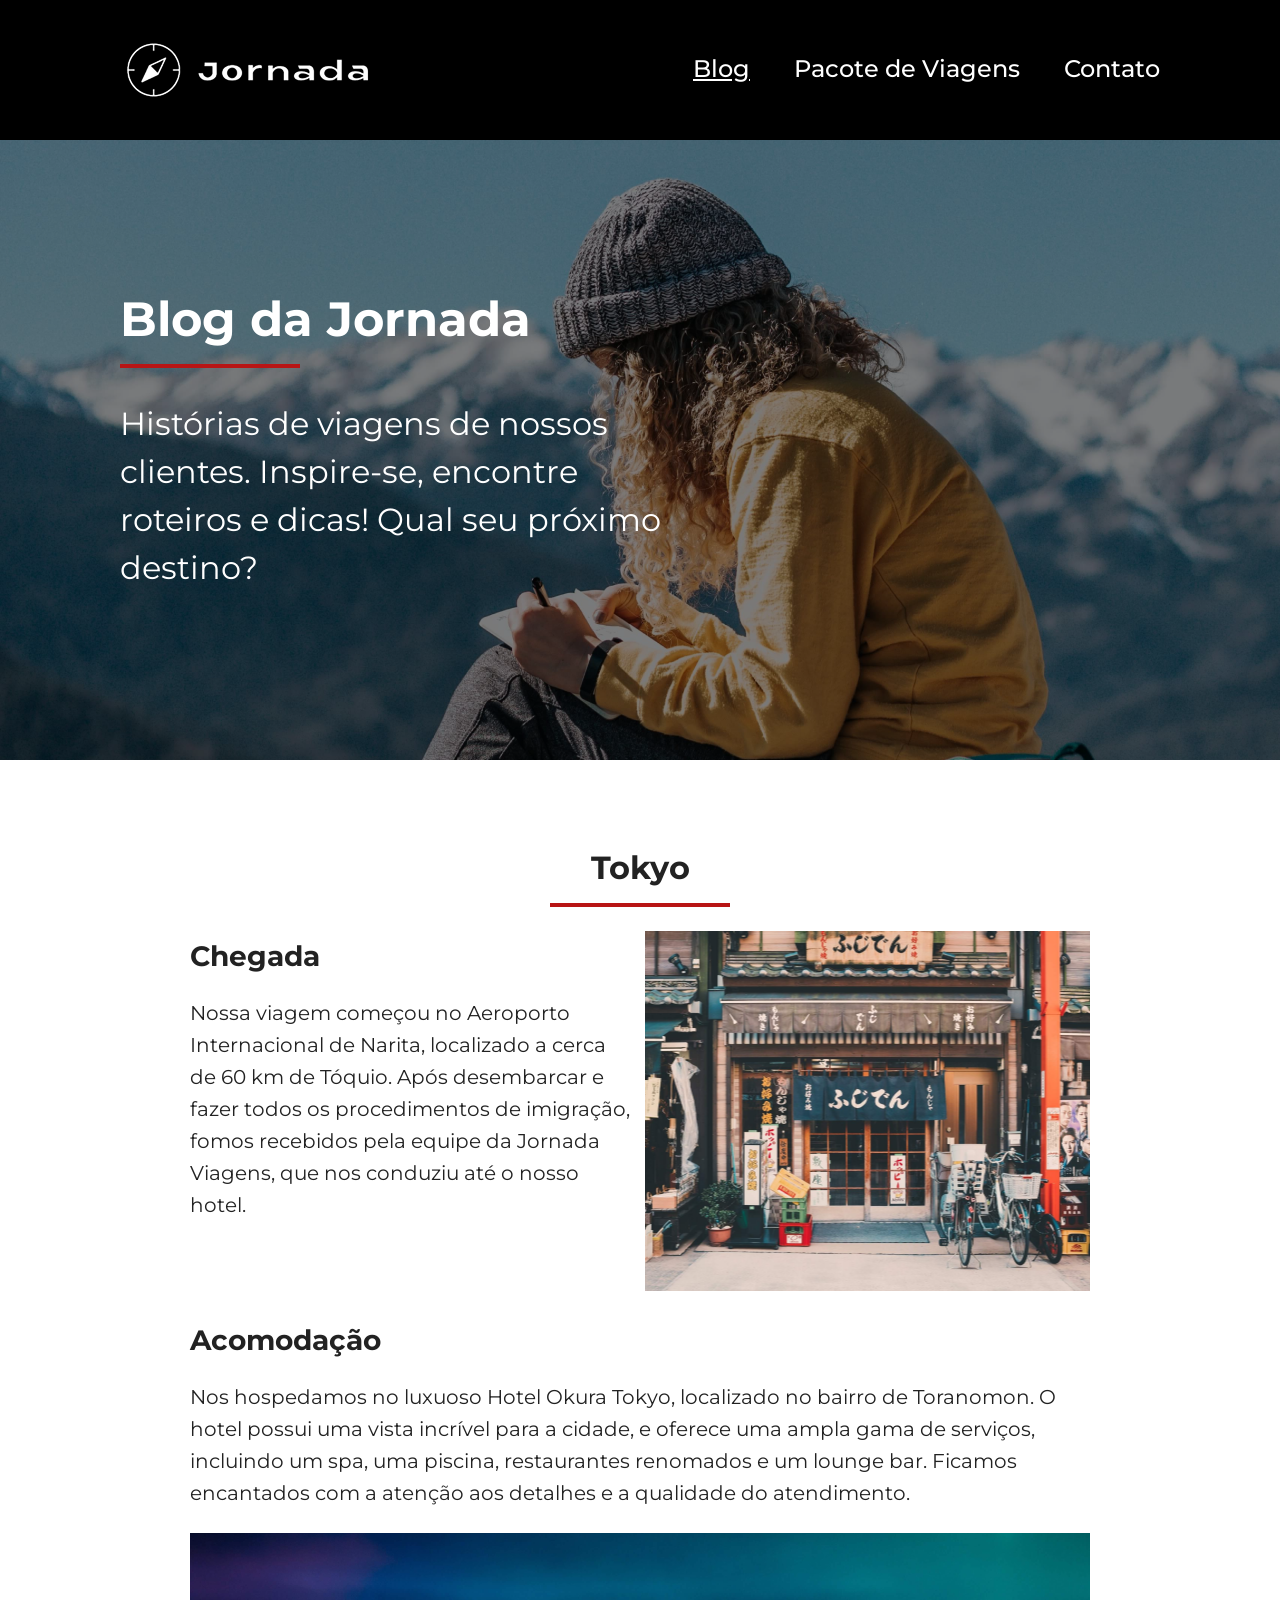
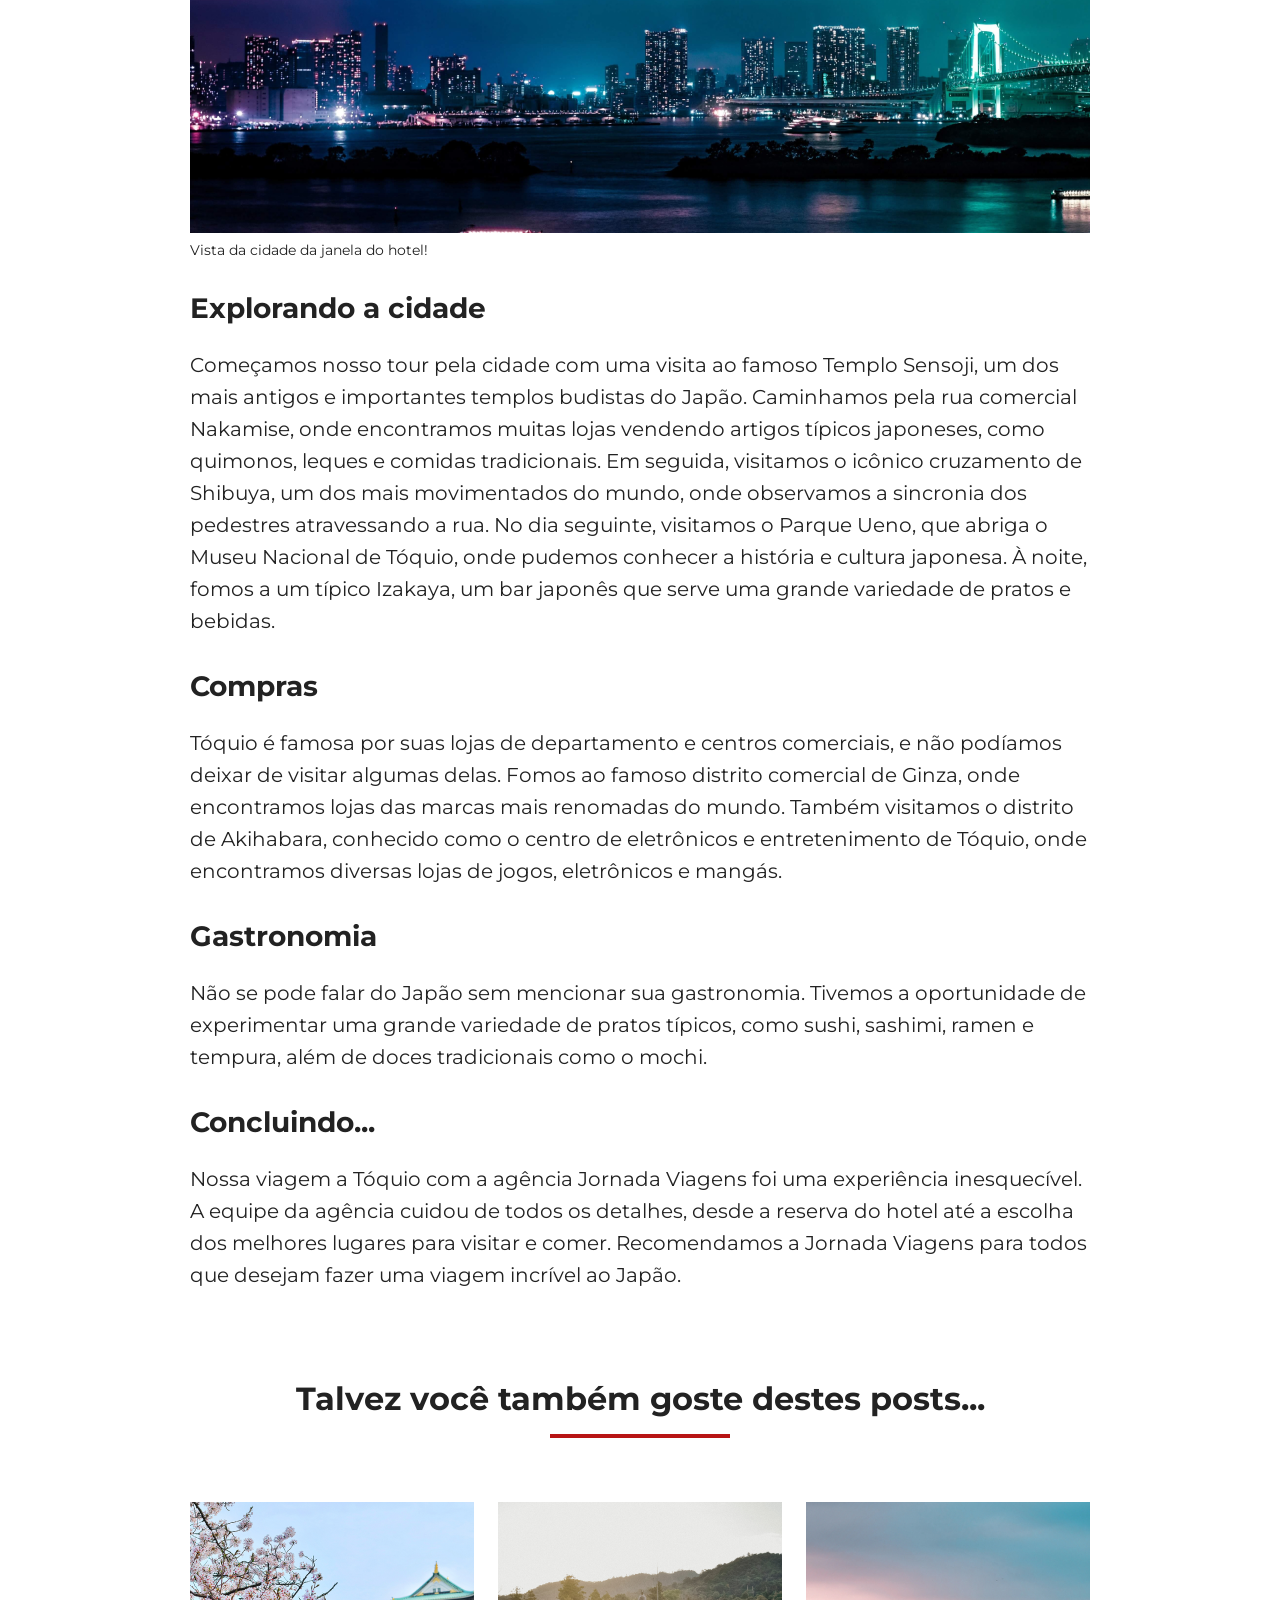
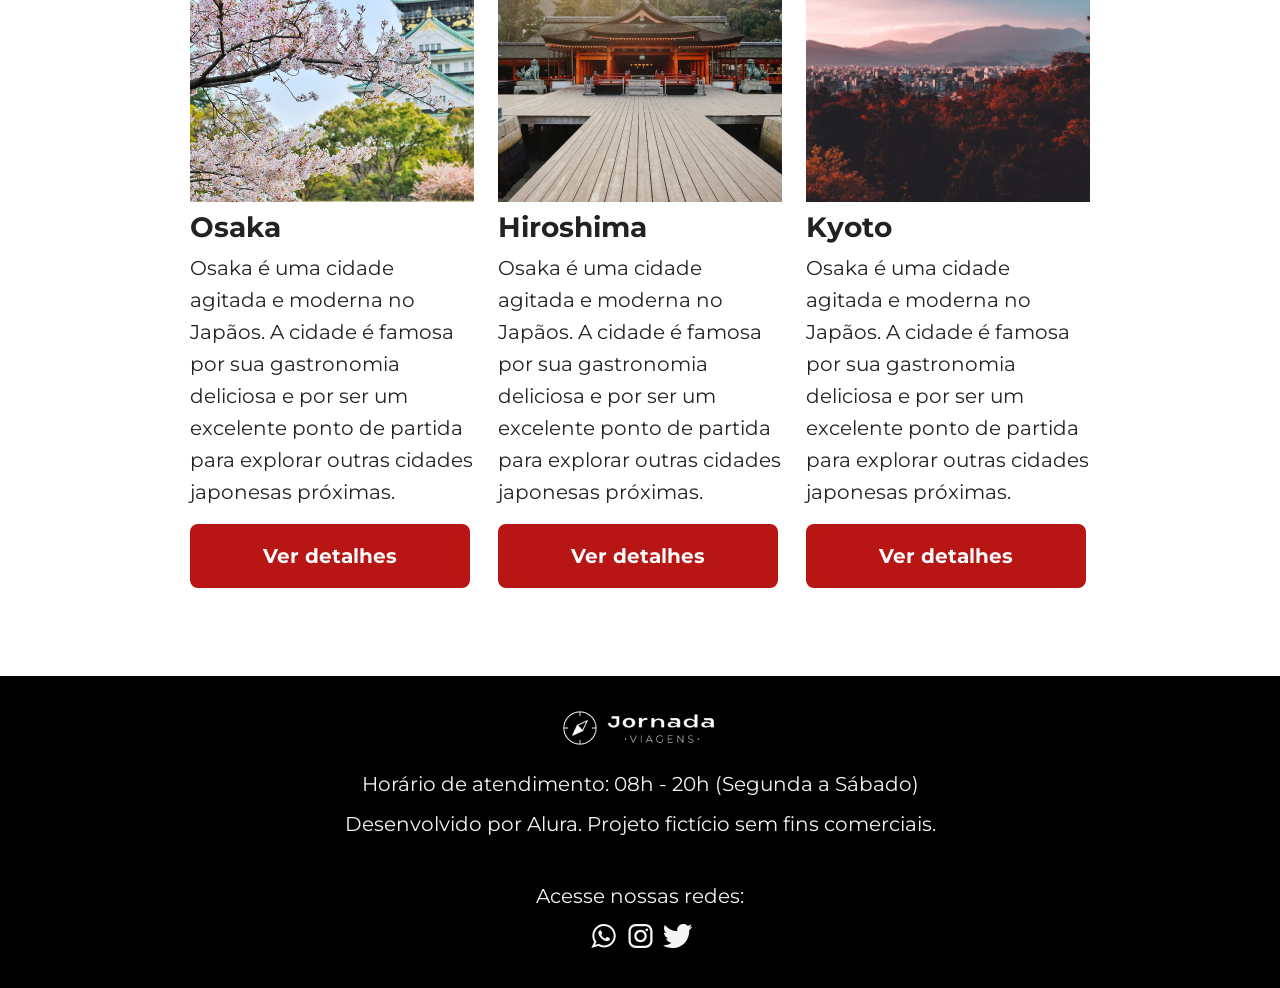
==== blog.html @ 398e116e "HTML e CSS da seção Blog finalizados." ====
<!doctype html>
<html lang="pt-BR">
  <head>
    <meta charset="UTF-8" />
    <meta name="viewport" content="width=device-width, initial-scale=1.0" />
    <meta name="description" content="Jornada Viagens - Seção de Blog" />

    <link rel="icon" href="/img/bussola-jornada-branco.png" type="xml/svg" />
    <link rel="stylesheet" href="/css/styles.css" />

    <title>Jornada Viagens</title>
  </head>
  <body>
    <header class="main-header">
      <a href="index.html" class="logo" title="Voltar para a página inicial">
        <img
          class="img-mobile"
          src="img/bussola-jornada-branco.png"
          alt="Bússola representando a logo: Jornada Viagens"
        />
        <img
          class="img-desktop"
          src="img/bussola-texto-jornada-branco.png"
          alt="Logo: Jornada Viagens e Bussúla da logo na cor branca"
        />
      </a>
      <div class="navigation-menu">
        <label for="menu">
          <img src="img/menu.png" alt="menu" />
        </label>
        <input type="checkbox" id="menu" hidden />
        <nav>
          <ul class="list-links">
            <li>
              <a href="blog.html" class="active" title="Acessar o Blog">Blog</a>
            </li>
            <li>
              <a href="pacotes.html" title="Acessar Pacotes de Viagens"
                >Pacote de Viagens</a
              >
            </li>
            <li>
              <a href="contato.html" title="Acessar Contato">Contato</a>
            </li>
          </ul>
        </nav>
      </div>
    </header>
    <section class="travel-packages hero blog-hero">
      <div class="hero-img">
        <div class="hero-content">
          <h1>Blog da Jornada</h1>
          <hr />
          <p>
            Histórias de viagens de nossos clientes. Inspire-se, encontre
            roteiros e dicas! Qual seu próximo destino?
          </p>
        </div>
      </div>
    </section>
    <section class="blog-texts">
      <div class="section-title">
        <h2>Tokyo</h2>
        <hr />
      </div>
      <div class="content-container container-pacotes">
        <div class="text-content">
          <div class="content-one">
            <div>
              <h3 class="content-title">Chegada</h3>
              <p class="content-text">
                Nossa viagem começou no Aeroporto Internacional de Narita,
                localizado a cerca de 60 km de Tóquio. Após desembarcar e fazer
                todos os procedimentos de imigração, fomos recebidos pela equipe
                da Jornada Viagens, que nos conduziu até o nosso hotel.
              </p>
            </div>
            <div class="img1-blog-texts"></div>
          </div>
          <h3 class="content-title">Acomodação</h3>
          <p class="content-text">
            Nos hospedamos no luxuoso Hotel Okura Tokyo, localizado no bairro de
            Toranomon. O hotel possui uma vista incrível para a cidade, e
            oferece uma ampla gama de serviços, incluindo um spa, uma piscina,
            restaurantes renomados e um lounge bar. Ficamos encantados com a
            atenção aos detalhes e a qualidade do atendimento.
          </p>
          <div class="img2-blog-texts"></div>
          <p class="legenda">Vista da cidade da janela do hotel!</p>
          <h3 class="content-title">Explorando a cidade</h3>
          <p class="content-text">
            Começamos nosso tour pela cidade com uma visita ao famoso Templo
            Sensoji, um dos mais antigos e importantes templos budistas do
            Japão. Caminhamos pela rua comercial Nakamise, onde encontramos
            muitas lojas vendendo artigos típicos japoneses, como quimonos,
            leques e comidas tradicionais. Em seguida, visitamos o icônico
            cruzamento de Shibuya, um dos mais movimentados do mundo, onde
            observamos a sincronia dos pedestres atravessando a rua. No dia
            seguinte, visitamos o Parque Ueno, que abriga o Museu Nacional de
            Tóquio, onde pudemos conhecer a história e cultura japonesa. À
            noite, fomos a um típico Izakaya, um bar japonês que serve uma
            grande variedade de pratos e bebidas.
          </p>
          <h3 class="content-title">Compras</h3>
          <p class="content-text">
            Tóquio é famosa por suas lojas de departamento e centros comerciais,
            e não podíamos deixar de visitar algumas delas. Fomos ao famoso
            distrito comercial de Ginza, onde encontramos lojas das marcas mais
            renomadas do mundo. Também visitamos o distrito de Akihabara,
            conhecido como o centro de eletrônicos e entretenimento de Tóquio,
            onde encontramos diversas lojas de jogos, eletrônicos e mangás.
          </p>
          <h3 class="content-title">Gastronomia</h3>
          <p class="content-text">
            Não se pode falar do Japão sem mencionar sua gastronomia. Tivemos a
            oportunidade de experimentar uma grande variedade de pratos típicos,
            como sushi, sashimi, ramen e tempura, além de doces tradicionais
            como o mochi.
          </p>
          <h3 class="content-title">Concluindo...</h3>
          <p class="content-text">
            Nossa viagem a Tóquio com a agência Jornada Viagens foi uma
            experiência inesquecível. A equipe da agência cuidou de todos os
            detalhes, desde a reserva do hotel até a escolha dos melhores
            lugares para visitar e comer. Recomendamos a Jornada Viagens para
            todos que desejam fazer uma viagem incrível ao Japão.
          </p>
        </div>
      </div>
    </section>
    <section class="blog-posts">
      <div class="section-title">
        <h2>Talvez você também goste destes posts...</h2>
        <hr />
      </div>
      <div class="content-container container-pacotes">
        <div class="text-content">
          <div class="img1-blog-posts"></div>
          <h3 class="content-title">Osaka</h3>
          <p class="content-text">
            Osaka é uma cidade agitada e moderna no Japãos. A cidade é famosa
            por sua gastronomia deliciosa e por ser um excelente ponto de
            partida para explorar outras cidades japonesas próximas.
          </p>
          <a href="#" class="button" title="Veja mais detalhes do destino Osaka"
            >Ver detalhes</a
          >
        </div>
        <div class="text-content">
          <div class="img2-blog-posts"></div>
          <h3 class="content-title">Hiroshima</h3>
          <p class="content-text">
            Osaka é uma cidade agitada e moderna no Japãos. A cidade é famosa
            por sua gastronomia deliciosa e por ser um excelente ponto de
            partida para explorar outras cidades japonesas próximas.
          </p>
          <a
            href="#"
            class="button"
            title="Veja mais detalhes do destino Hiroshima"
            >Ver detalhes</a
          >
        </div>
        <div class="text-content">
          <div class="img3-blog-posts"></div>
          <h3 class="content-title">Kyoto</h3>
          <p class="content-text">
            Osaka é uma cidade agitada e moderna no Japãos. A cidade é famosa
            por sua gastronomia deliciosa e por ser um excelente ponto de
            partida para explorar outras cidades japonesas próximas.
          </p>
          <a href="#" class="button" title="Veja mais detalhes do destino Kyoto"
            >Ver detalhes</a
          >
        </div>
      </div>
    </section>
    <footer class="main-footer">
      <div class="footer-content">
        <img src="img/logo-footer.png" alt="logo completo Jornada Viagens" />
        <p>Horário de atendimento: 08h - 20h (Segunda a Sábado)</p>
        <p>Desenvolvido por Alura. Projeto fictício sem fins comerciais.</p>
      </div>
      <div class="footer-social">
        <p>Acesse nossas redes:</p>

        <a href="#" title="Acesse o Twitter do Jornada Viagens"
          ><img
            src="img/icone-whatsapp.svg"
            alt="icone do Twitter na cor branca"
        /></a>

        <a href="#" title="Acesse o Instagram do Jornada Viagens"
          ><img
            src="img/icone-instagram.svg"
            alt="icone do Instagram na cor branca"
        /></a>

        <a href="#" title="Entre em contato através do whatsapp"
          ><img
            src="img/icone-twitter.svg"
            alt="icone do whatsapp na cor branca"
        /></a>
      </div>
    </footer>
  </body>
</html>
---- css/styles.css ----
@import url(global.css);
@import url(header.css);
@import url(hero.css);
@import url(offers.css);
@import url(categories.css);
@import url(destinations.css);
@import url(payments.css);
@import url(testimonials.css);
@import url(footer.css);
@import url(blog.css);
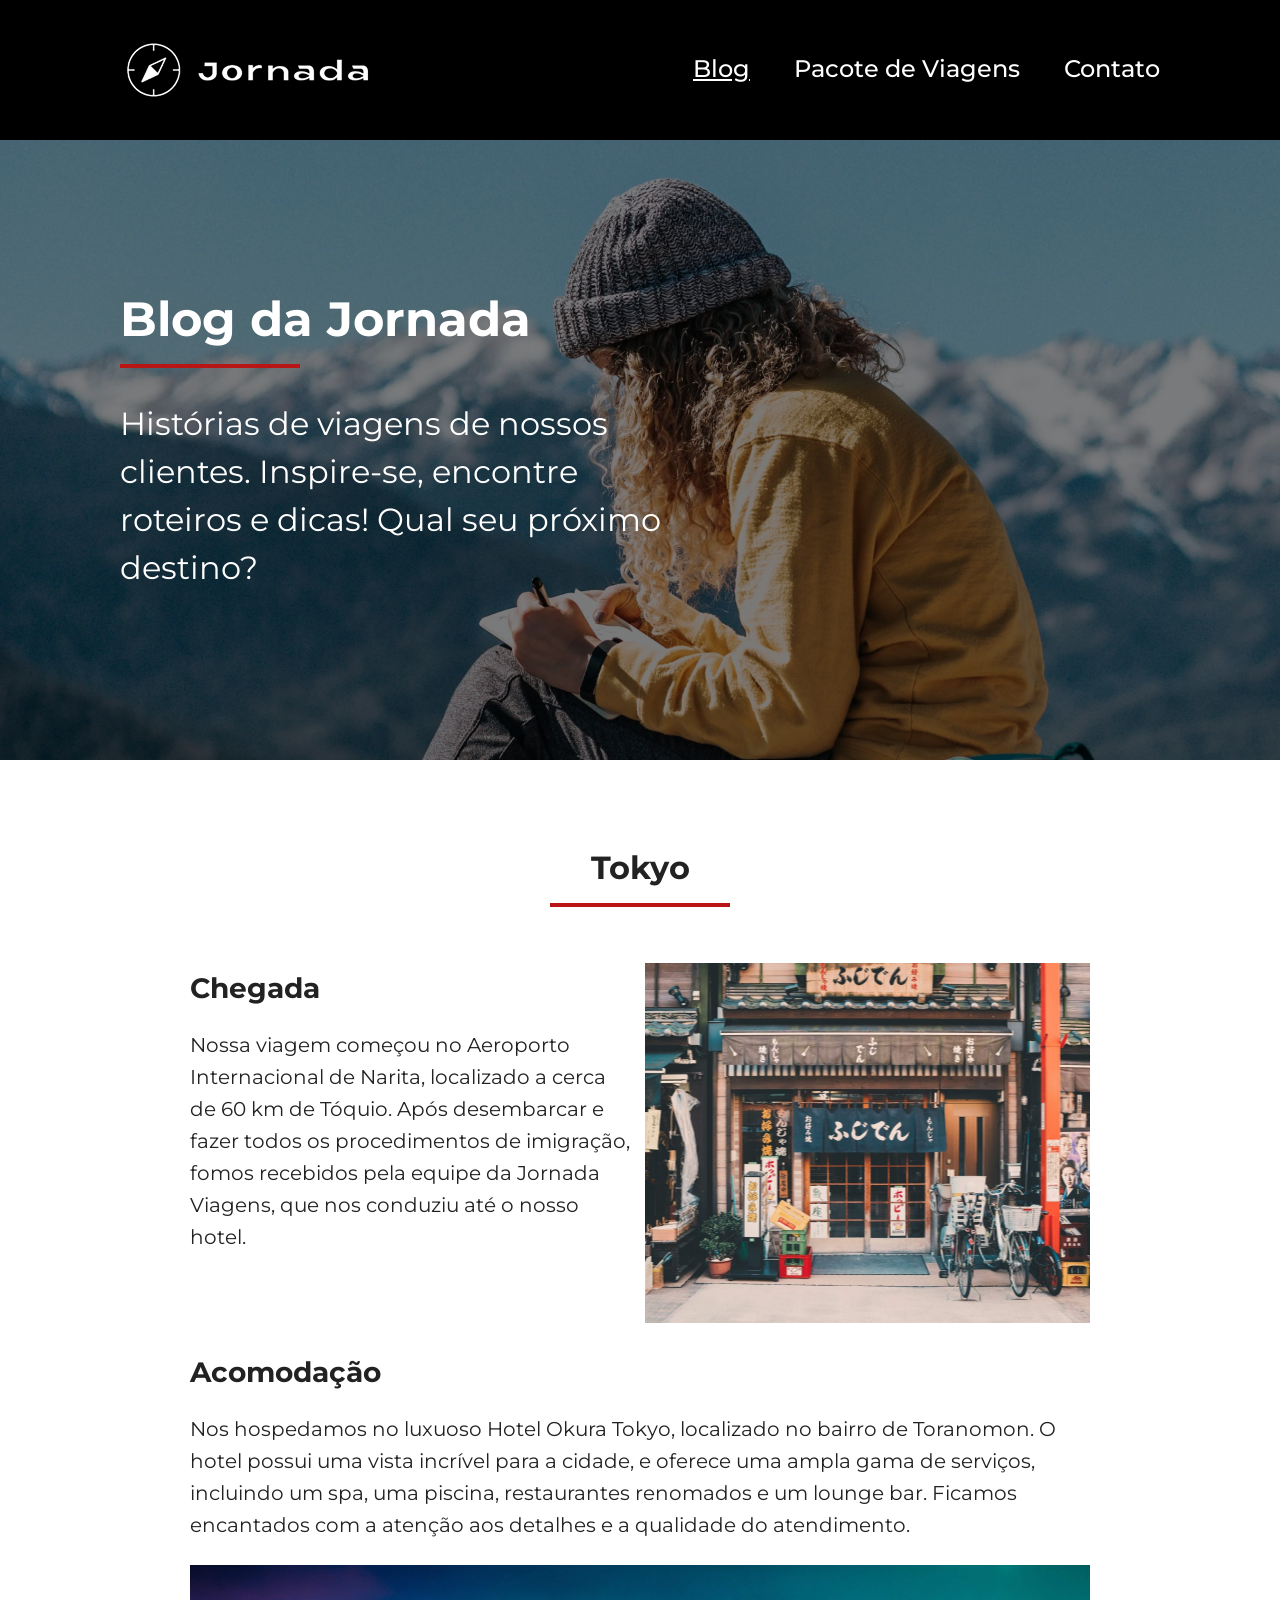
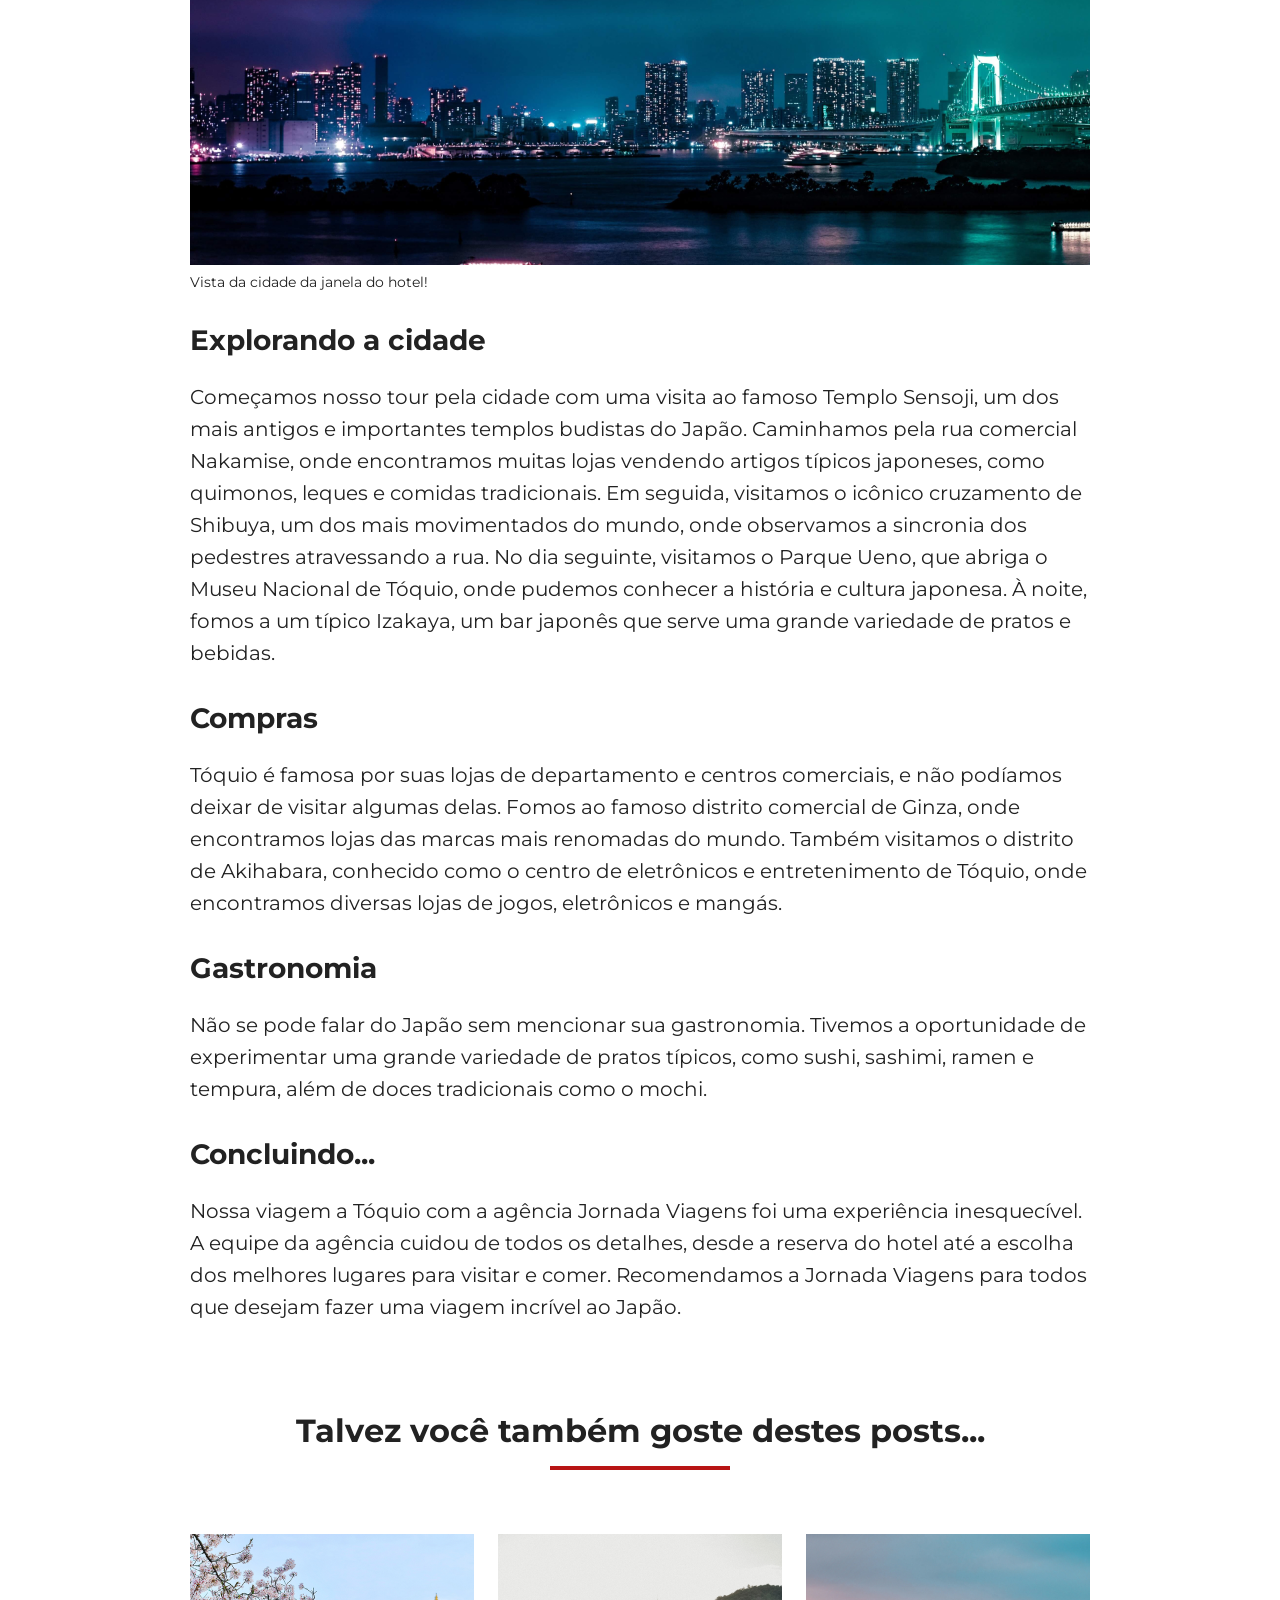
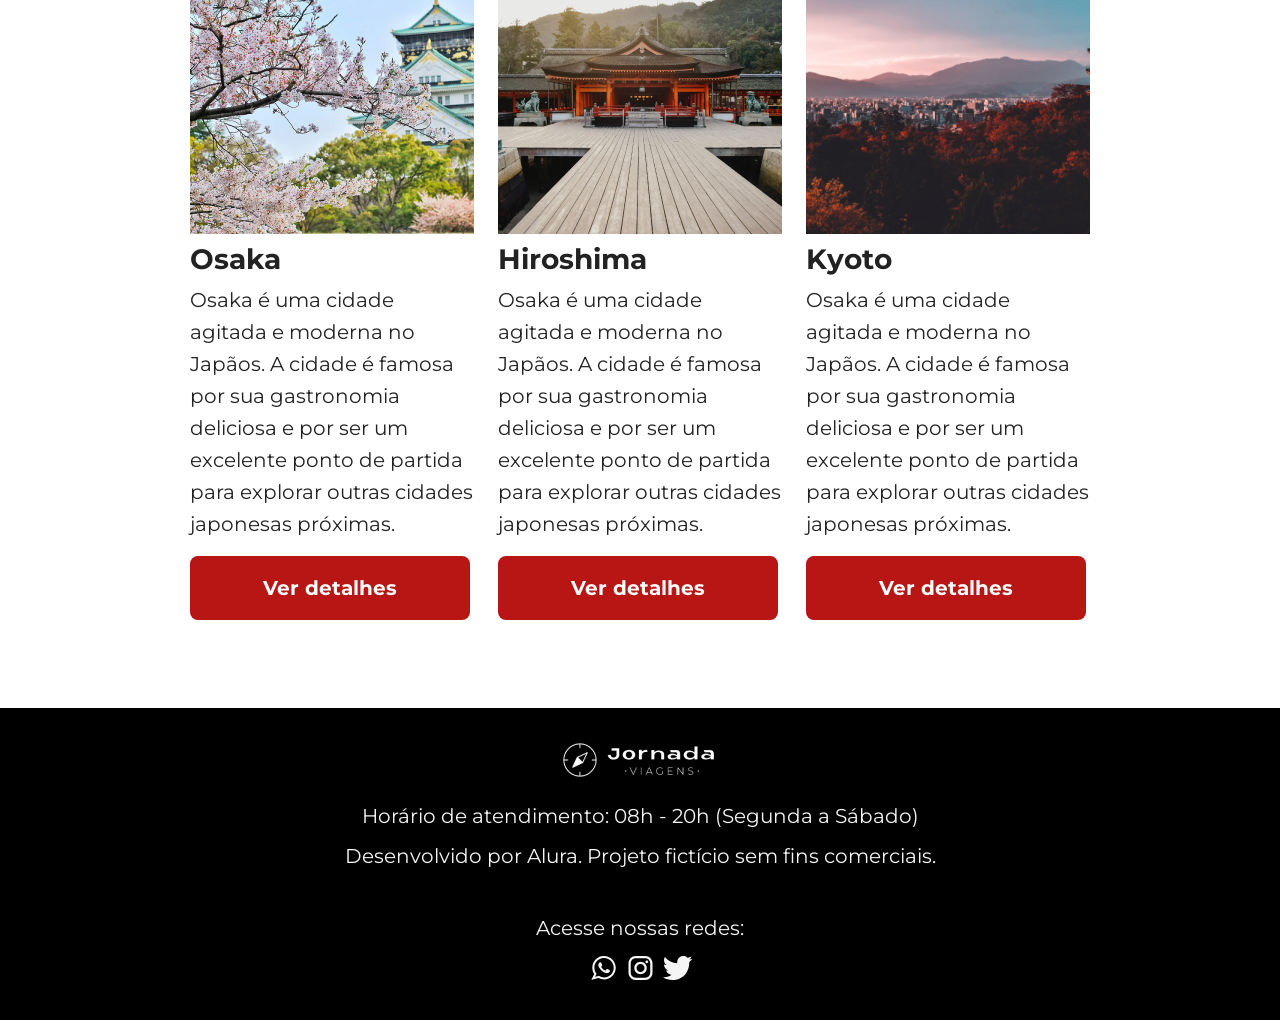
==== commit 2a06976b: "Finalização do Projeto!" ====
--- a/blog.html
+++ b/blog.html
@@ -58,7 +58,7 @@
         </div>
       </div>
     </section>
-    <section class="blog-texts">
+    <section class="blog-texts" role="main">
       <div class="section-title">
         <h2>Tokyo</h2>
         <hr />
--- a/css/styles.css
+++ b/css/styles.css
@@ -8,3 +8,4 @@
 @import url(testimonials.css);
 @import url(footer.css);
 @import url(blog.css);
+@import url(contato.css);
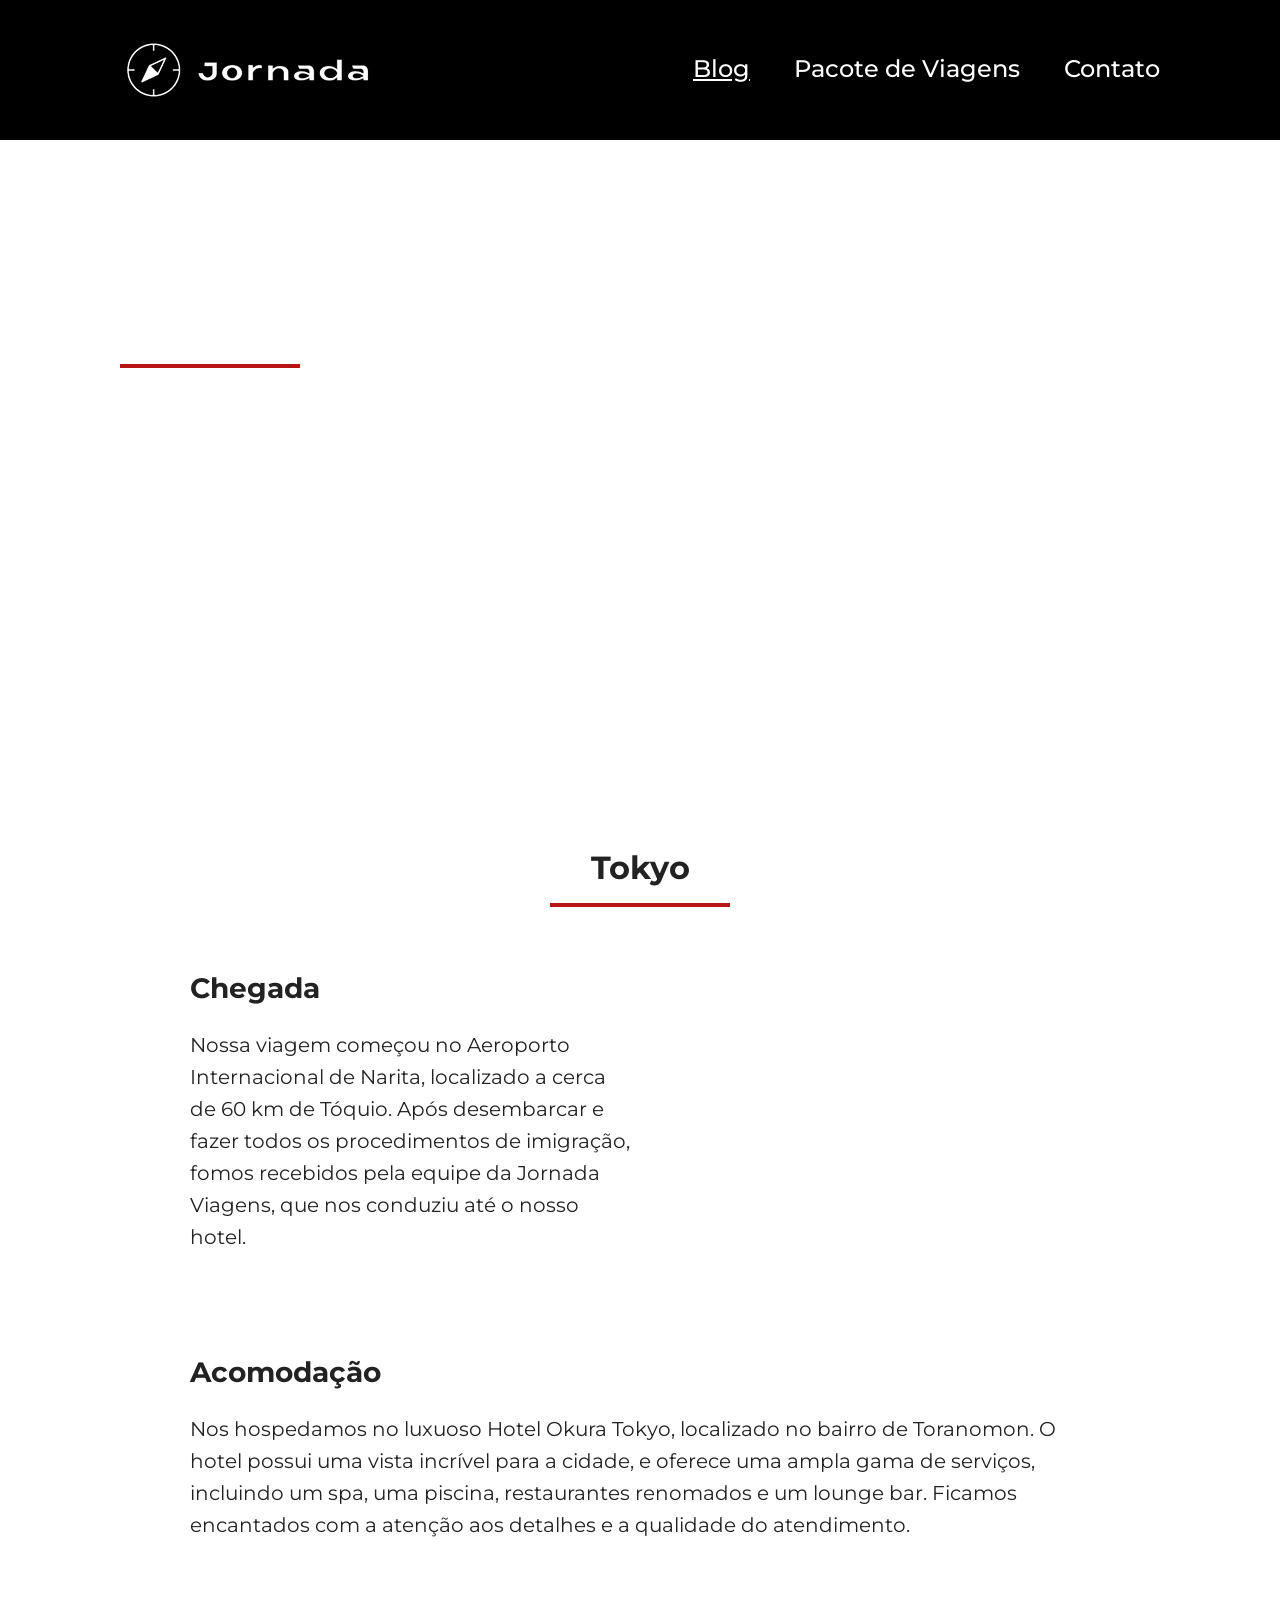
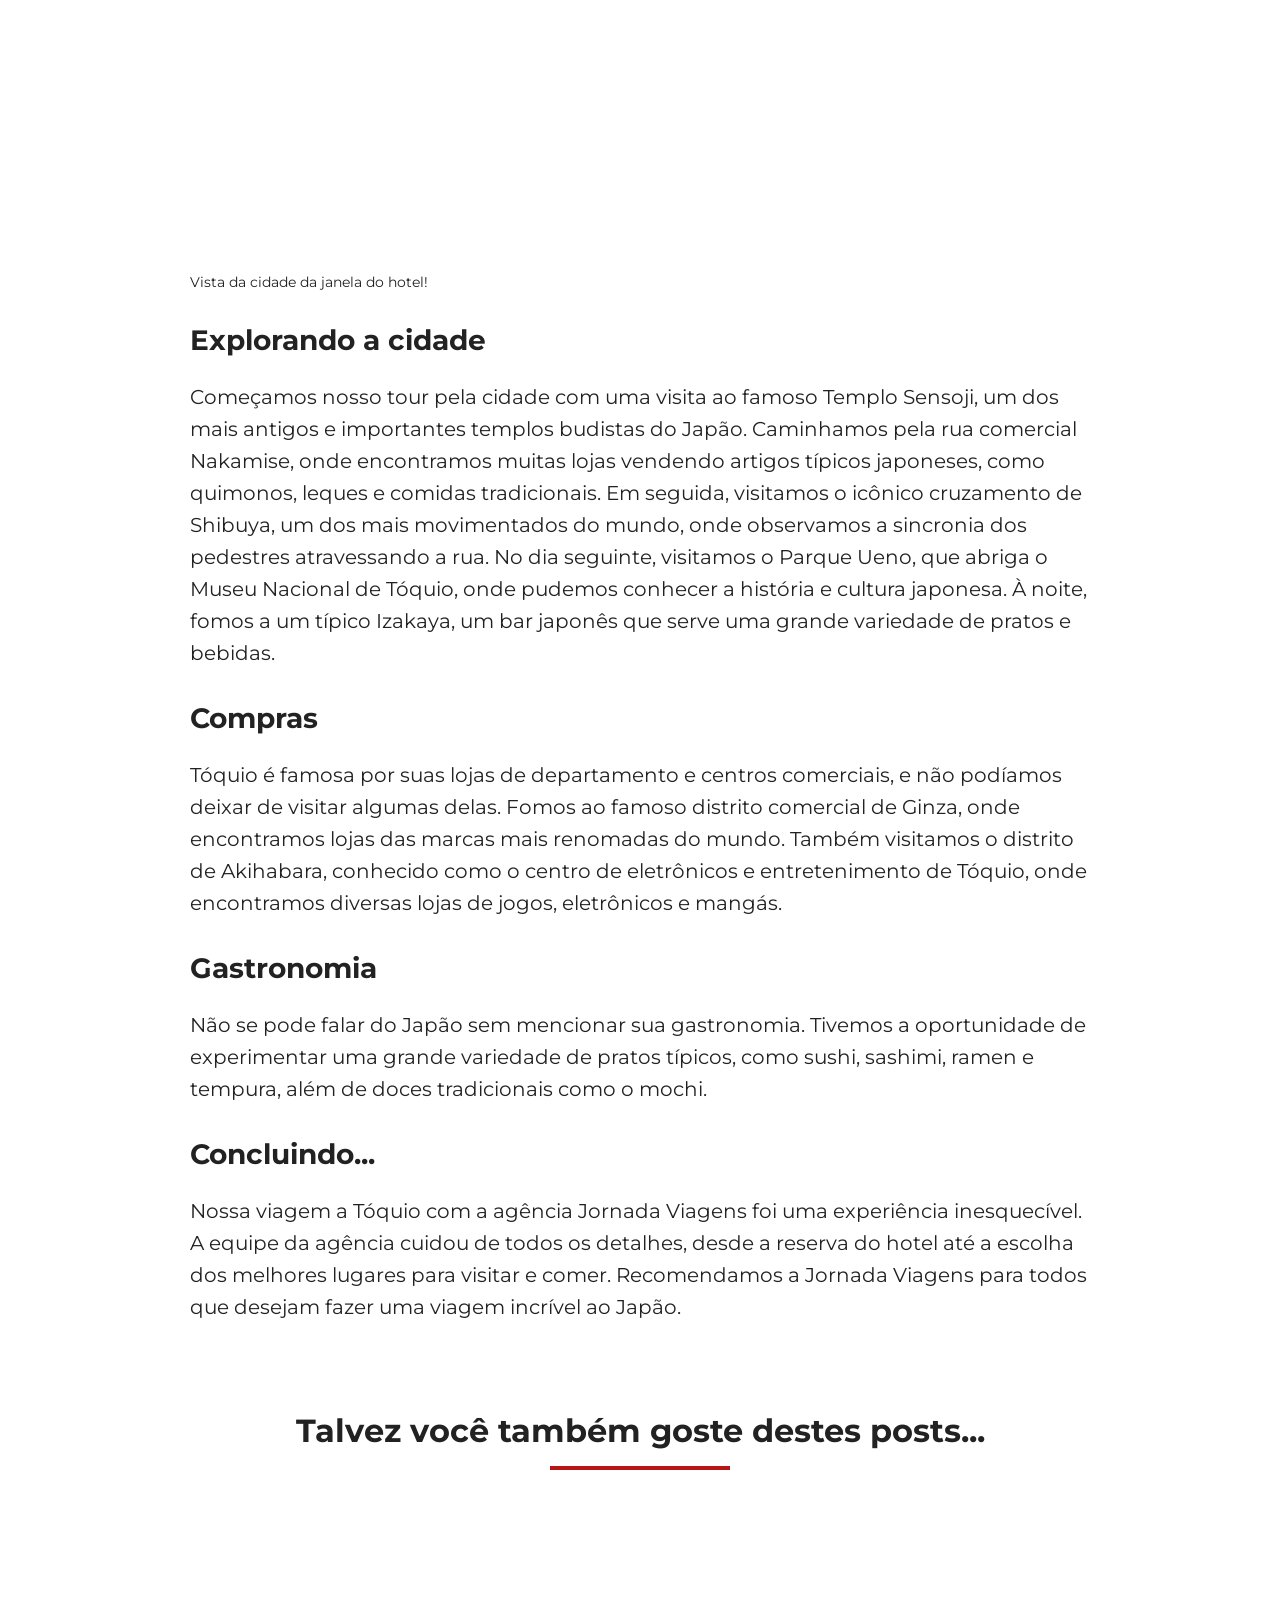
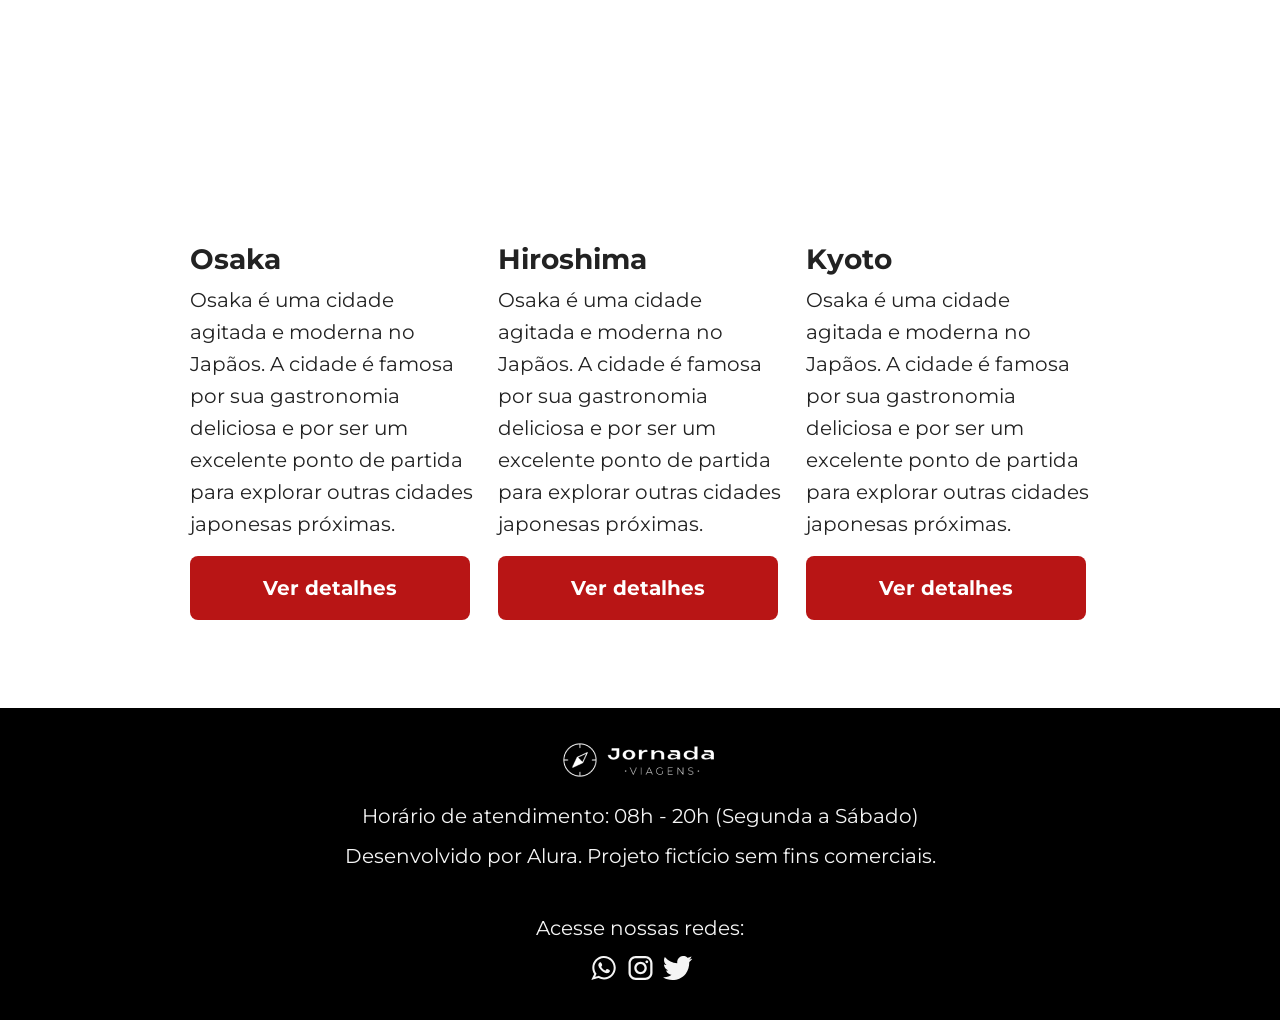
==== commit 9ebcf0d8: "Análise Imagens." ====
--- a/blog.html
+++ b/blog.html
@@ -5,7 +5,7 @@
     <meta name="viewport" content="width=device-width, initial-scale=1.0" />
     <meta name="description" content="Jornada Viagens - Seção de Blog" />
 
-    <link rel="icon" href="/img/bussola-jornada-branco.png" type="xml/svg" />
+    <link rel="icon" href="./img/bussola-jornada-branco.png" type="xml/svg" />
     <link rel="stylesheet" href="/css/styles.css" />
 
     <title>Jornada Viagens</title>
@@ -15,18 +15,18 @@
       <a href="index.html" class="logo" title="Voltar para a página inicial">
         <img
           class="img-mobile"
-          src="img/bussola-jornada-branco.png"
+          src="./img/bussola-jornada-branco.png"
           alt="Bússola representando a logo: Jornada Viagens"
         />
         <img
           class="img-desktop"
-          src="img/bussola-texto-jornada-branco.png"
+          src="./img/bussola-texto-jornada-branco.png"
           alt="Logo: Jornada Viagens e Bussúla da logo na cor branca"
         />
       </a>
       <div class="navigation-menu">
         <label for="menu">
-          <img src="img/menu.png" alt="menu" />
+          <img src="./img/menu.png" alt="menu" />
         </label>
         <input type="checkbox" id="menu" hidden />
         <nav>
@@ -177,7 +177,7 @@
     </section>
     <footer class="main-footer">
       <div class="footer-content">
-        <img src="img/logo-footer.png" alt="logo completo Jornada Viagens" />
+        <img src="./img/logo-footer.png" alt="logo completo Jornada Viagens" />
         <p>Horário de atendimento: 08h - 20h (Segunda a Sábado)</p>
         <p>Desenvolvido por Alura. Projeto fictício sem fins comerciais.</p>
       </div>
@@ -186,19 +186,19 @@
 
         <a href="#" title="Acesse o Twitter do Jornada Viagens"
           ><img
-            src="img/icone-whatsapp.svg"
+            src="./img/icone-whatsapp.svg"
             alt="icone do Twitter na cor branca"
         /></a>
 
         <a href="#" title="Acesse o Instagram do Jornada Viagens"
           ><img
-            src="img/icone-instagram.svg"
+            src="./img/icone-instagram.svg"
             alt="icone do Instagram na cor branca"
         /></a>
 
         <a href="#" title="Entre em contato através do whatsapp"
           ><img
-            src="img/icone-twitter.svg"
+            src="./img/icone-twitter.svg"
             alt="icone do whatsapp na cor branca"
         /></a>
       </div>
